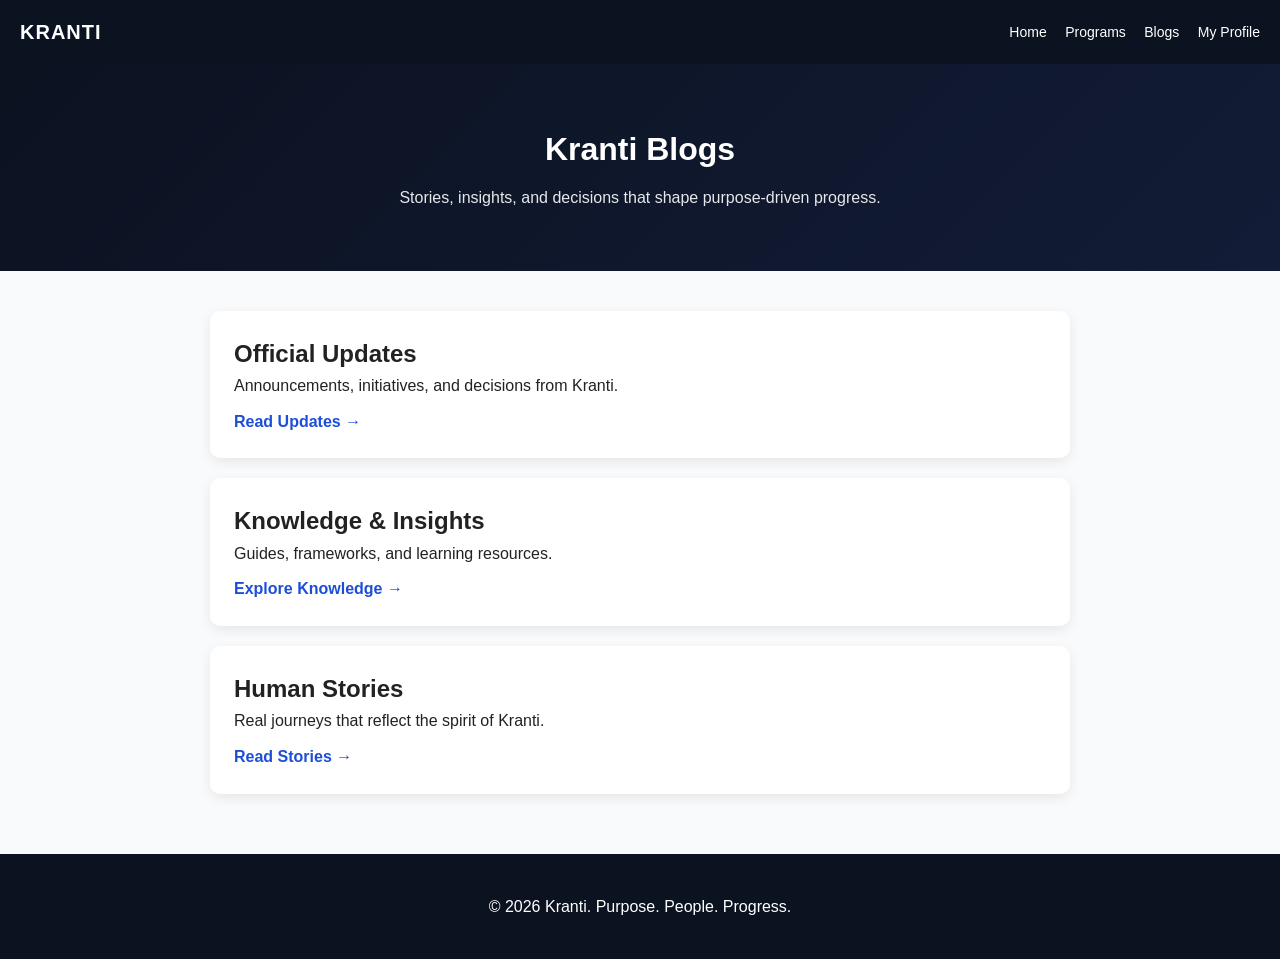
==== blogs/index.html @ d7721cfe "Add initial blog index HTML structure" ====
<!DOCTYPE html>
<html lang="en">
<head>
  <meta charset="UTF-8">
  <title>Blogs | Kranti</title>
  <link rel="stylesheet" href="../style.css">
</head>
<body>

<header class="navbar">
  <div class="logo">KRANTI</div>
  <nav>
    <a href="../index.html">Home</a>
    <a href="../programs.html">Programs</a>
    <a href="index.html">Blogs</a>
    <a href="../profile.html">My Profile</a>
  </nav>
</header>

<section class="page-hero">
  <h1>Kranti Blogs</h1>
  <p>Stories, insights, and decisions that shape purpose-driven progress.</p>
</section>

<section class="content-section">

  <div class="card">
    <h2>Official Updates</h2>
    <p>Announcements, initiatives, and decisions from Kranti.</p>
    <a href="#">Read Updates →</a>
  </div>

  <div class="card">
    <h2>Knowledge & Insights</h2>
    <p>Guides, frameworks, and learning resources.</p>
    <a href="#">Explore Knowledge →</a>
  </div>

  <div class="card">
    <h2>Human Stories</h2>
    <p>Real journeys that reflect the spirit of Kranti.</p>
    <a href="#">Read Stories →</a>
  </div>

</section>

<footer class="footer">
  <p>© 2026 Kranti. Purpose. People. Progress.</p>
</footer>

</body>
</html>
---- style.css ----
/* Navbar */
.navbar {
  background: #020617;
  padding: 15px 20px;
}

.nav-container {
  max-width: 1000px;
  margin: auto;
  display: flex;
  justify-content: space-between;
  align-items: center;
}

.logo {
  color: white;
  font-weight: bold;
  font-size: 20px;
  letter-spacing: 2px;
}

.nav-links a {
  color: white;
  margin-left: 15px;
  text-decoration: none;
  font-size: 15px;
}

.nav-links a:hover {
  text-decoration: underline;
}
* {
  margin: 0;
  padding: 0;
  box-sizing: border-box;
  font-family: Arial, Helvetica, sans-serif;
}

body {
  line-height: 1.6;
  background: #f9fafb;
  color: #222;
}

/* Header */
.header {
  background: #0f172a;
  color: #ffffff;
  padding: 60px 20px;
  text-align: center;
}

.header h1 {
  font-size: 36px;
  letter-spacing: 2px;
}

.header p {
  margin-top: 10px;
  font-size: 18px;
  opacity: 0.9;
}

/* Sections */
.section {
  padding: 40px 20px;
  max-width: 900px;
  margin: auto;
}

.section h2 {
  font-size: 28px;
  margin-bottom: 15px;
  color: #0f172a;
}

/* Cards */
.cards {
  display: grid;
  grid-template-columns: 1fr;
  gap: 20px;
}

.card {
  background: #ffffff;
  padding: 20px;
  border-radius: 8px;
  box-shadow: 0 4px 10px rgba(0,0,0,0.08);
}

.card h3 {
  margin-bottom: 10px;
  color: #1e293b;
}

/* CTA */
.cta {
  background: #1e40af;
  color: #ffffff;
  text-align: center;
  padding: 40px 20px;
}

.cta h2 {
  margin-bottom: 20px;
}

.cta button {
  background: #ffffff;
  color: #1e40af;
  border: none;
  padding: 12px 20px;
  margin: 5px;
  border-radius: 6px;
  font-size: 16px;
}

/* Footer */
.footer {
  background: #0f172a;
  color: #ffffff;
  padding: 40px 20px;
  text-align: center;
}

.footer form {
  max-width: 400px;
  margin: auto;
}

.footer input,
.footer textarea {
  width: 100%;
  padding: 10px;
  margin-bottom: 10px;
  border-radius: 4px;
  border: none;
}

.footer button {
  width: 100%;
  padding: 10px;
  background: #1e40af;
  color: white;
  border: none;
  border-radius: 4px;
}
/* Program Cards */
.card-grid {
  display: grid;
  grid-template-columns: repeat(auto-fit, minmax(250px, 1fr));
  gap: 20px;
  margin-top: 30px;
}

.card {
  background: #f8fafc;
  padding: 20px;
  border-radius: 12px;
  box-shadow: 0 4px 12px rgba(0,0,0,0.08);
}

.card h3 {
  margin-top: 0;
}

.card a {
  display: inline-block;
  margin-top: 10px;
  color: #1d4ed8;
  text-decoration: none;
  font-weight: bold;
}
/* --- NAVBAR --- */
.navbar {
  background: #0b1220;
  color: #ffffff;
  padding: 16px 20px;
  display: flex;
  justify-content: space-between;
  align-items: center;
}

.navbar .logo {
  font-size: 20px;
  font-weight: bold;
  letter-spacing: 1px;
}

.navbar nav a {
  color: #ffffff;
  margin-left: 14px;
  text-decoration: none;
  font-size: 14px;
}

.navbar nav a:hover {
  text-decoration: underline;
}

/* --- HERO --- */
.page-hero {
  background: linear-gradient(135deg, #0b1220, #121c36);
  color: #ffffff;
  padding: 60px 20px;
  text-align: center;
}

.page-hero h1 {
  font-size: 32px;
  margin-bottom: 10px;
}

.page-hero p {
  font-size: 16px;
  opacity: 0.9;
}

/* --- CONTENT --- */
.content-section {
  padding: 40px 20px;
  max-width: 900px;
  margin: auto;
}

.card {
  background: #ffffff;
  border-radius: 10px;
  padding: 24px;
  margin-bottom: 20px;
  box-shadow: 0 4px 12px rgba(0,0,0,0.08);
}

/* --- FOOTER --- */
.footer {
  background: #0b1220;
  color: #ffffff;
  padding: 40px 20px;
  text-align: center;
}

.footer form {
  max-width: 400px;
  margin: 20px auto 0;
}

.footer input,
.footer textarea {
  width: 100%;
  padding: 10px;
  margin-bottom: 10px;
  border-radius: 6px;
  border: none;
}

.footer button {
  width: 100%;
  padding: 10px;
  background: #1f6feb;
  color: #ffffff;
  border: none;
  border-radius: 6px;
  font-weight: bold;
}
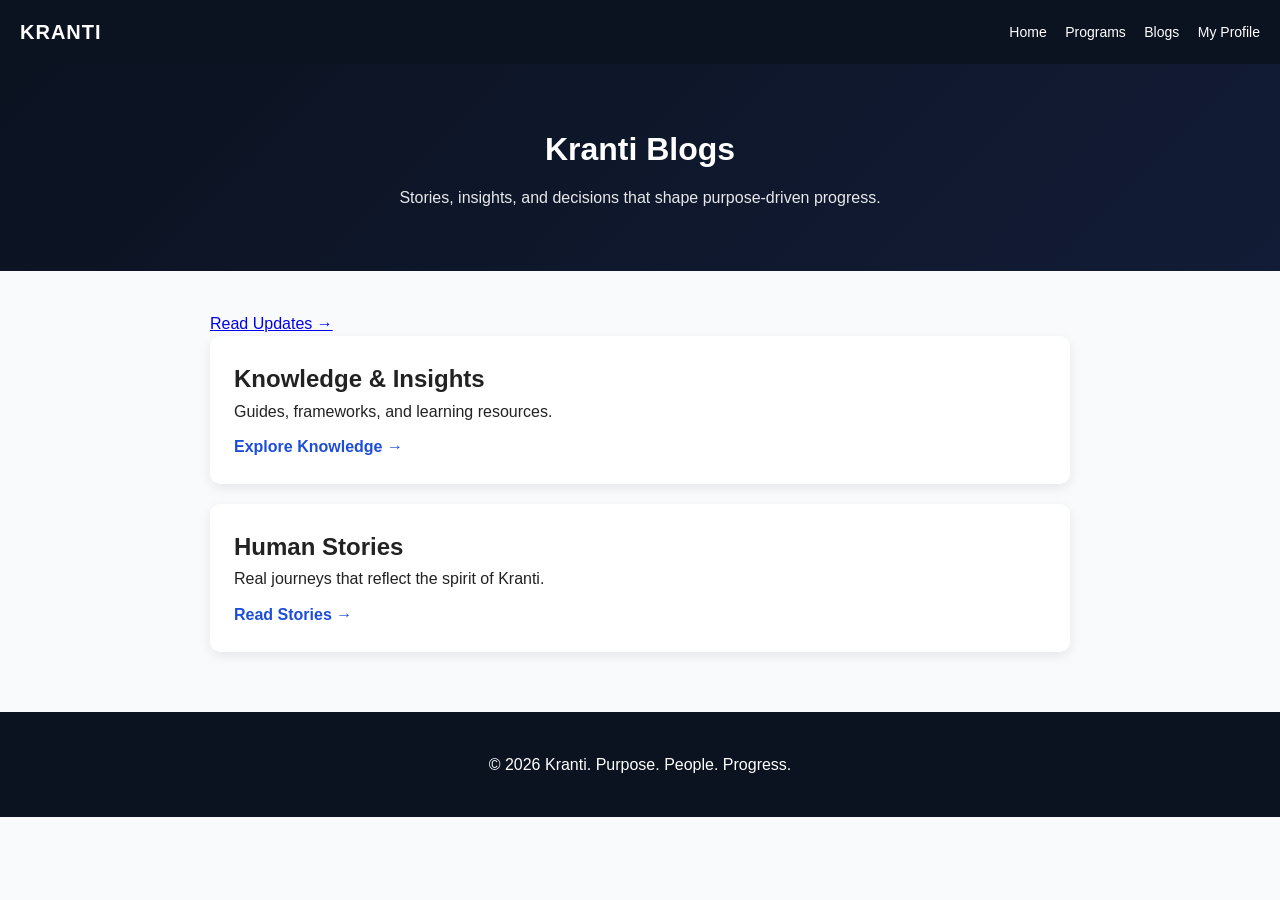
==== commit 2fe99aba: "Update link for Official Updates section" ====
--- a/blogs/index.html
+++ b/blogs/index.html
@@ -24,11 +24,7 @@
 
 <section class="content-section">
 
-  <div class="card">
-    <h2>Official Updates</h2>
-    <p>Announcements, initiatives, and decisions from Kranti.</p>
-    <a href="#">Read Updates →</a>
-  </div>
+  <a href="official/kranti-launch.html">Read Updates →</a>
 
   <div class="card">
     <h2>Knowledge & Insights</h2>
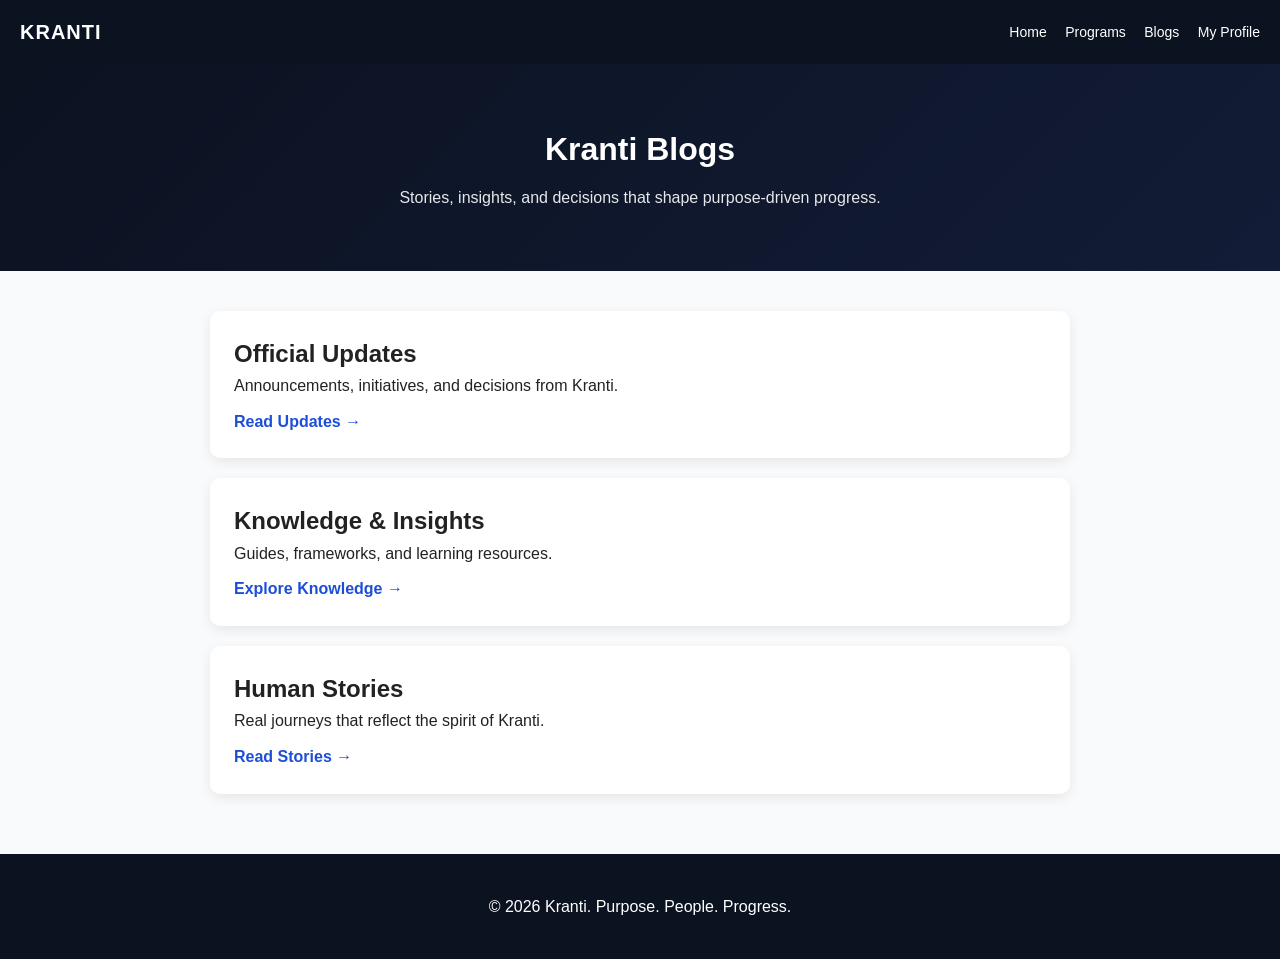
==== commit b20505a5: "Update index.html" ====
--- a/blogs/index.html
+++ b/blogs/index.html
@@ -24,7 +24,11 @@
 
 <section class="content-section">
 
-  <a href="official/kranti-launch.html">Read Updates →</a>
+<div class="card">
+    <h2>Official Updates</h2>
+    <p>Announcements, initiatives, and decisions from Kranti.</p>
+    <a href="#">Read Updates →</a>
+</div>
 
   <div class="card">
     <h2>Knowledge & Insights</h2>
